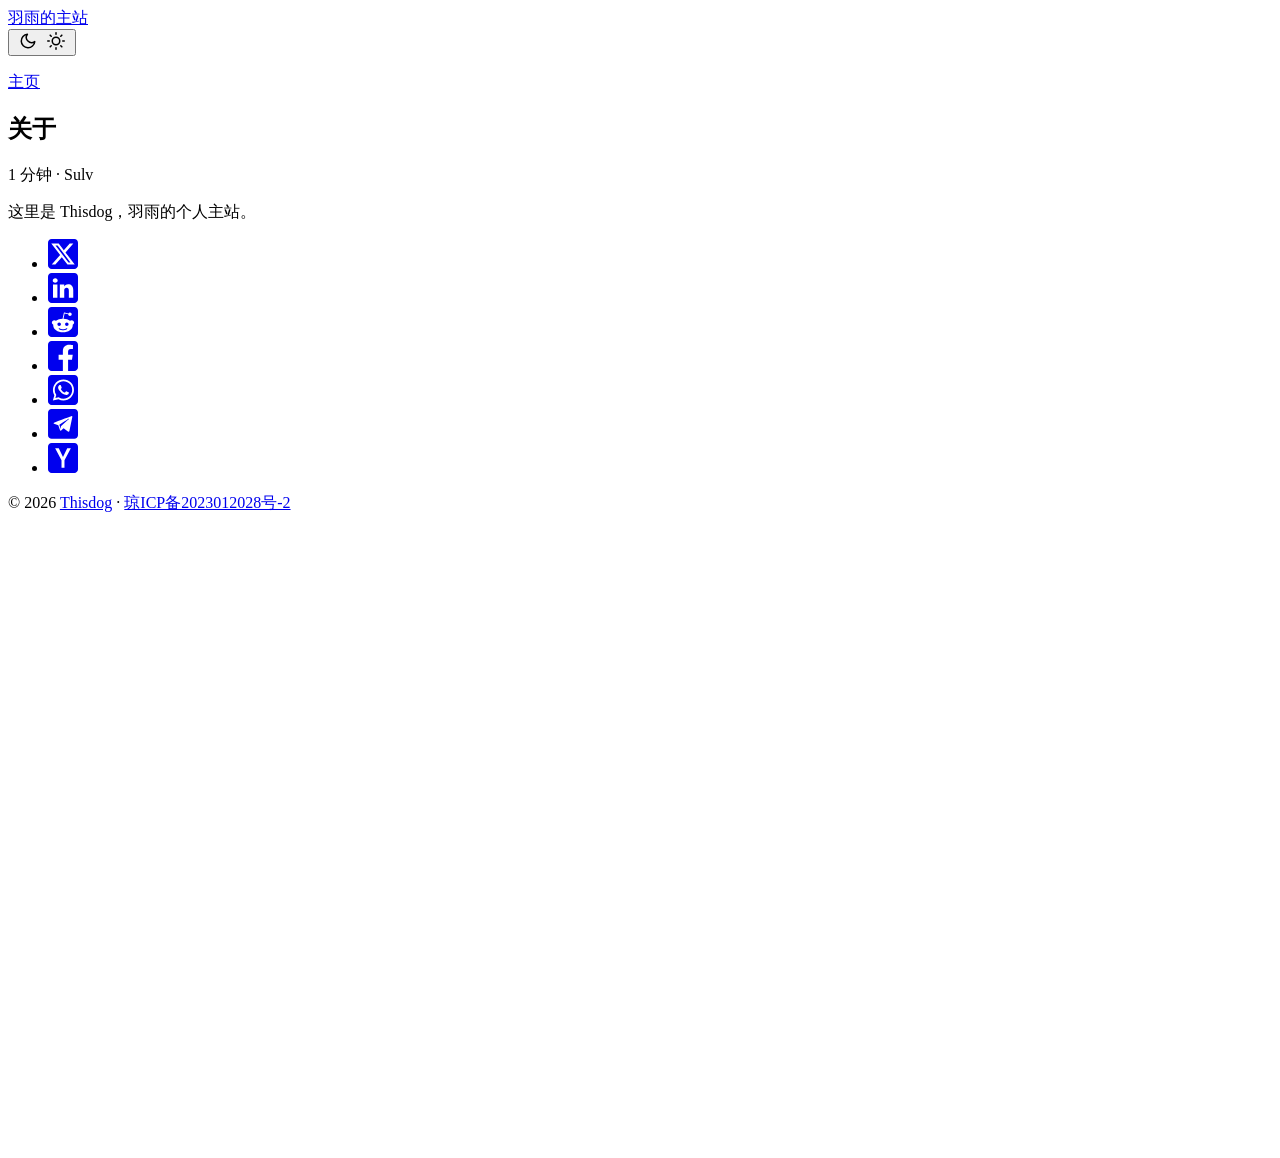
==== about/index.html @ 790664a9 "Initial site files" ====
<!doctype html><html lang=zh dir=auto><head><meta charset=utf-8><meta http-equiv=X-UA-Compatible content="IE=edge"><meta name=viewport content="width=device-width,initial-scale=1,shrink-to-fit=no"><meta name=robots content="index, follow"><title>关于 | Thisdog</title><meta name=keywords content><meta name=description content="关于 Thisdog"><meta name=author content="Sulv"><link rel=canonical href=https://thisdog.cn/about/><link crossorigin=anonymous href=/assets/css/stylesheet.fc220c15db4aef0318bbf30adc45d33d4d7c88deff3238b23eb255afdc472ca6.css integrity="sha256-/CIMFdtK7wMYu/MK3EXTPU18iN7/MjiyPrJVr9xHLKY=" rel="preload stylesheet" as=style><link rel=icon href=https://thisdog.cn/img/Q.gif><link rel=icon type=image/png sizes=16x16 href=https://thisdog.cn/img/Q.gif><link rel=icon type=image/png sizes=32x32 href=https://thisdog.cn/img/Q.gif><link rel=apple-touch-icon href=https://thisdog.cn/img/Q.gif><link rel=mask-icon href=https://thisdog.cn/img/Q.gif><meta name=theme-color content="#2e2e33"><meta name=msapplication-TileColor content="#2e2e33"><link rel=alternate hreflang=zh href=https://thisdog.cn/about/><noscript><style>#theme-toggle,.top-link{display:none}</style><style>@media(prefers-color-scheme:dark){:root{--theme:rgb(29, 30, 32);--entry:rgb(46, 46, 51);--primary:rgb(218, 218, 219);--secondary:rgb(155, 156, 157);--tertiary:rgb(65, 66, 68);--content:rgb(196, 196, 197);--code-block-bg:rgb(46, 46, 51);--code-bg:rgb(55, 56, 62);--border:rgb(51, 51, 51)}.list{background:var(--theme)}.list:not(.dark)::-webkit-scrollbar-track{background:0 0}.list:not(.dark)::-webkit-scrollbar-thumb{border-color:var(--theme)}}</style></noscript><meta property="og:title" content="关于"><meta property="og:description" content="关于 Thisdog"><meta property="og:type" content="article"><meta property="og:url" content="https://thisdog.cn/about/"><meta property="article:section" content><meta name=twitter:card content="summary"><meta name=twitter:title content="关于"><meta name=twitter:description content="关于 Thisdog"><script type=application/ld+json>{"@context":"https://schema.org","@type":"BreadcrumbList","itemListElement":[{"@type":"ListItem","position":1,"name":"关于","item":"https://thisdog.cn/about/"}]}</script><script type=application/ld+json>{"@context":"https://schema.org","@type":"BlogPosting","headline":"关于","name":"关于","description":"关于 Thisdog","keywords":[],"articleBody":"这里是 Thisdog，羽雨的个人主站。\n","wordCount":"19","inLanguage":"zh","datePublished":"0001-01-01T00:00:00Z","dateModified":"0001-01-01T00:00:00Z","author":{"@type":"Person","name":"Sulv"},"mainEntityOfPage":{"@type":"WebPage","@id":"https://thisdog.cn/about/"},"publisher":{"@type":"Organization","name":"Thisdog","logo":{"@type":"ImageObject","url":"https://thisdog.cn/img/Q.gif"}}}</script></head><body id=top><script>localStorage.getItem("pref-theme")==="dark"?document.body.classList.add("dark"):localStorage.getItem("pref-theme")==="light"?document.body.classList.remove("dark"):window.matchMedia("(prefers-color-scheme: dark)").matches&&document.body.classList.add("dark")</script><header class=header><nav class=nav><div class=logo><a href=https://thisdog.cn/ accesskey=h title="羽雨的主站 (Alt + H)"><img src=https://thisdog.cn/img/Q.gif alt aria-label=logo height=35>羽雨的主站</a><div class=logo-switches><button id=theme-toggle accesskey=t title="(Alt + T)">
<svg id="moon" width="24" height="18" viewBox="0 0 24 24" fill="none" stroke="currentColor" stroke-width="2" stroke-linecap="round" stroke-linejoin="round"><path d="M21 12.79A9 9 0 1111.21 3 7 7 0 0021 12.79z"/></svg>
<svg id="sun" width="24" height="18" viewBox="0 0 24 24" fill="none" stroke="currentColor" stroke-width="2" stroke-linecap="round" stroke-linejoin="round"><circle cx="12" cy="12" r="5"/><line x1="12" y1="1" x2="12" y2="3"/><line x1="12" y1="21" x2="12" y2="23"/><line x1="4.22" y1="4.22" x2="5.64" y2="5.64"/><line x1="18.36" y1="18.36" x2="19.78" y2="19.78"/><line x1="1" y1="12" x2="3" y2="12"/><line x1="21" y1="12" x2="23" y2="12"/><line x1="4.22" y1="19.78" x2="5.64" y2="18.36"/><line x1="18.36" y1="5.64" x2="19.78" y2="4.22"/></svg></button></div></div><ul id=menu></ul></nav></header><main class=main><article class=post-single><header class=post-header><div class=breadcrumbs><a href=https://thisdog.cn/>主页</a></div><h1 class="post-title entry-hint-parent">关于</h1><div class=post-meta>1 分钟&nbsp;·&nbsp;Sulv</div></header><div class=post-content><p>这里是 Thisdog，羽雨的个人主站。</p></div><footer class=post-footer><ul class=post-tags></ul><ul class=share-buttons><li><a target=_blank rel="noopener noreferrer" aria-label="share 关于 on x" href="https://x.com/intent/tweet/?text=%e5%85%b3%e4%ba%8e&amp;url=https%3a%2f%2fthisdog.cn%2fabout%2f&amp;hashtags="><svg viewBox="0 0 512 512" height="30" width="30" fill="currentColor"><path d="M512 62.554V449.446C512 483.97 483.97 512 449.446 512H62.554C28.03 512 0 483.97.0 449.446V62.554C0 28.03 28.029.0 62.554.0H449.446C483.971.0 512 28.03 512 62.554zM269.951 190.75 182.567 75.216H56L207.216 272.95 63.9 436.783h61.366L235.9 310.383l96.667 126.4H456L298.367 228.367l134-153.151H371.033zM127.633 110h36.468l219.38 290.065H349.5z"/></svg></a></li><li><a target=_blank rel="noopener noreferrer" aria-label="share 关于 on linkedin" href="https://www.linkedin.com/shareArticle?mini=true&amp;url=https%3a%2f%2fthisdog.cn%2fabout%2f&amp;title=%e5%85%b3%e4%ba%8e&amp;summary=%e5%85%b3%e4%ba%8e&amp;source=https%3a%2f%2fthisdog.cn%2fabout%2f"><svg viewBox="0 0 512 512" height="30" width="30" fill="currentColor"><path d="M449.446.0C483.971.0 512 28.03 512 62.554v386.892C512 483.97 483.97 512 449.446 512H62.554c-34.524.0-62.554-28.03-62.554-62.554V62.554c0-34.524 28.029-62.554 62.554-62.554h386.892zM160.461 423.278V197.561h-75.04v225.717h75.04zm270.539.0V293.839c0-69.333-37.018-101.586-86.381-101.586-39.804.0-57.634 21.891-67.617 37.266v-31.958h-75.021c.995 21.181.0 225.717.0 225.717h75.02V297.222c0-6.748.486-13.492 2.474-18.315 5.414-13.475 17.767-27.434 38.494-27.434 27.135.0 38.007 20.707 38.007 51.037v120.768H431zM123.448 88.722C97.774 88.722 81 105.601 81 127.724c0 21.658 16.264 39.002 41.455 39.002h.484c26.165.0 42.452-17.344 42.452-39.002-.485-22.092-16.241-38.954-41.943-39.002z"/></svg></a></li><li><a target=_blank rel="noopener noreferrer" aria-label="share 关于 on reddit" href="https://reddit.com/submit?url=https%3a%2f%2fthisdog.cn%2fabout%2f&title=%e5%85%b3%e4%ba%8e"><svg viewBox="0 0 512 512" height="30" width="30" fill="currentColor"><path d="M449.446.0C483.971.0 512 28.03 512 62.554v386.892C512 483.97 483.97 512 449.446 512H62.554c-34.524.0-62.554-28.03-62.554-62.554V62.554c0-34.524 28.029-62.554 62.554-62.554h386.892zM446 265.638c0-22.964-18.616-41.58-41.58-41.58-11.211.0-21.361 4.457-28.841 11.666-28.424-20.508-67.586-33.757-111.204-35.278l18.941-89.121 61.884 13.157c.756 15.734 13.642 28.29 29.56 28.29 16.407.0 29.706-13.299 29.706-29.701.0-16.403-13.299-29.702-29.706-29.702-11.666.0-21.657 6.792-26.515 16.578l-69.105-14.69c-1.922-.418-3.939-.042-5.585 1.036-1.658 1.073-2.811 2.761-3.224 4.686l-21.152 99.438c-44.258 1.228-84.046 14.494-112.837 35.232-7.468-7.164-17.589-11.591-28.757-11.591-22.965.0-41.585 18.616-41.585 41.58.0 16.896 10.095 31.41 24.568 37.918-.639 4.135-.99 8.328-.99 12.576.0 63.977 74.469 115.836 166.33 115.836s166.334-51.859 166.334-115.836c0-4.218-.347-8.387-.977-12.493 14.564-6.47 24.735-21.034 24.735-38.001zM326.526 373.831c-20.27 20.241-59.115 21.816-70.534 21.816-11.428.0-50.277-1.575-70.522-21.82-3.007-3.008-3.007-7.882.0-10.889 3.003-2.999 7.882-3.003 10.885.0 12.777 12.781 40.11 17.317 59.637 17.317 19.522.0 46.86-4.536 59.657-17.321 3.016-2.999 7.886-2.995 10.885.008 3.008 3.011 3.003 7.882-.008 10.889zm-5.23-48.781c-16.373.0-29.701-13.324-29.701-29.698.0-16.381 13.328-29.714 29.701-29.714 16.378.0 29.706 13.333 29.706 29.714.0 16.374-13.328 29.698-29.706 29.698zM160.91 295.348c0-16.381 13.328-29.71 29.714-29.71 16.369.0 29.689 13.329 29.689 29.71.0 16.373-13.32 29.693-29.689 29.693-16.386.0-29.714-13.32-29.714-29.693z"/></svg></a></li><li><a target=_blank rel="noopener noreferrer" aria-label="share 关于 on facebook" href="https://facebook.com/sharer/sharer.php?u=https%3a%2f%2fthisdog.cn%2fabout%2f"><svg viewBox="0 0 512 512" height="30" width="30" fill="currentColor"><path d="M449.446.0C483.971.0 512 28.03 512 62.554v386.892C512 483.97 483.97 512 449.446 512H342.978V319.085h66.6l12.672-82.621h-79.272v-53.617c0-22.603 11.073-44.636 46.58-44.636H425.6v-70.34s-32.71-5.582-63.982-5.582c-65.288.0-107.96 39.569-107.96 111.204v62.971h-72.573v82.621h72.573V512h-191.104c-34.524.0-62.554-28.03-62.554-62.554V62.554c0-34.524 28.029-62.554 62.554-62.554h386.892z"/></svg></a></li><li><a target=_blank rel="noopener noreferrer" aria-label="share 关于 on whatsapp" href="https://api.whatsapp.com/send?text=%e5%85%b3%e4%ba%8e%20-%20https%3a%2f%2fthisdog.cn%2fabout%2f"><svg viewBox="0 0 512 512" height="30" width="30" fill="currentColor"><path d="M449.446.0C483.971.0 512 28.03 512 62.554v386.892C512 483.97 483.97 512 449.446 512H62.554c-34.524.0-62.554-28.03-62.554-62.554V62.554c0-34.524 28.029-62.554 62.554-62.554h386.892zm-58.673 127.703c-33.842-33.881-78.847-52.548-126.798-52.568-98.799.0-179.21 80.405-179.249 179.234-.013 31.593 8.241 62.428 23.927 89.612l-25.429 92.884 95.021-24.925c26.181 14.28 55.659 21.807 85.658 21.816h.074c98.789.0 179.206-80.413 179.247-179.243.018-47.895-18.61-92.93-52.451-126.81zM263.976 403.485h-.06c-26.734-.01-52.954-7.193-75.828-20.767l-5.441-3.229-56.386 14.792 15.05-54.977-3.542-5.637c-14.913-23.72-22.791-51.136-22.779-79.287.033-82.142 66.867-148.971 149.046-148.971 39.793.014 77.199 15.531 105.329 43.692 28.128 28.16 43.609 65.592 43.594 105.4-.034 82.149-66.866 148.983-148.983 148.984zm81.721-111.581c-4.479-2.242-26.499-13.075-30.604-14.571-4.105-1.495-7.091-2.241-10.077 2.241-2.986 4.483-11.569 14.572-14.182 17.562-2.612 2.988-5.225 3.364-9.703 1.12-4.479-2.241-18.91-6.97-36.017-22.23C231.8 264.15 222.81 249.484 220.198 245s-.279-6.908 1.963-9.14c2.016-2.007 4.48-5.232 6.719-7.847 2.24-2.615 2.986-4.484 4.479-7.472 1.493-2.99.747-5.604-.374-7.846-1.119-2.241-10.077-24.288-13.809-33.256-3.635-8.733-7.327-7.55-10.077-7.688-2.609-.13-5.598-.158-8.583-.158-2.986.0-7.839 1.121-11.944 5.604-4.105 4.484-15.675 15.32-15.675 37.364.0 22.046 16.048 43.342 18.287 46.332 2.24 2.99 31.582 48.227 76.511 67.627 10.685 4.615 19.028 7.371 25.533 9.434 10.728 3.41 20.492 2.929 28.209 1.775 8.605-1.285 26.499-10.833 30.231-21.295 3.732-10.464 3.732-19.431 2.612-21.298-1.119-1.869-4.105-2.99-8.583-5.232z"/></svg></a></li><li><a target=_blank rel="noopener noreferrer" aria-label="share 关于 on telegram" href="https://telegram.me/share/url?text=%e5%85%b3%e4%ba%8e&amp;url=https%3a%2f%2fthisdog.cn%2fabout%2f"><svg viewBox="2 2 28 28" height="30" width="30" fill="currentColor"><path d="M26.49 29.86H5.5a3.37 3.37.0 01-2.47-1 3.35 3.35.0 01-1-2.47V5.48A3.36 3.36.0 013 3 3.37 3.37.0 015.5 2h21A3.38 3.38.0 0129 3a3.36 3.36.0 011 2.46V26.37a3.35 3.35.0 01-1 2.47 3.38 3.38.0 01-2.51 1.02zm-5.38-6.71a.79.79.0 00.85-.66L24.73 9.24a.55.55.0 00-.18-.46.62.62.0 00-.41-.17q-.08.0-16.53 6.11a.59.59.0 00-.41.59.57.57.0 00.43.52l4 1.24 1.61 4.83a.62.62.0 00.63.43.56.56.0 00.4-.17L16.54 20l4.09 3A.9.9.0 0021.11 23.15zM13.8 20.71l-1.21-4q8.72-5.55 8.78-5.55c.15.0.23.0.23.16a.18.18.0 010 .06s-2.51 2.3-7.52 6.8z"/></svg></a></li><li><a target=_blank rel="noopener noreferrer" aria-label="share 关于 on ycombinator" href="https://news.ycombinator.com/submitlink?t=%e5%85%b3%e4%ba%8e&u=https%3a%2f%2fthisdog.cn%2fabout%2f"><svg width="30" height="30" viewBox="0 0 512 512" fill="currentColor"><path d="M449.446.0C483.971.0 512 28.03 512 62.554V449.446C512 483.97 483.97 512 449.446 512H62.554C28.03 512 0 483.97.0 449.446V62.554C0 28.03 28.029.0 62.554.0H449.446zM183.8767 87.9921h-62.034L230.6673 292.4508V424.0079h50.6655V292.4508L390.1575 87.9921H328.1233L256 238.2489z"/></svg></a></li></ul></footer></article></main><footer class=footer><span>&copy; 2026 <a href=https://thisdog.cn/>Thisdog</a></span> ·
<span><a href=https://beian.miit.gov.cn/ rel="noopener noreferrer" target=_blank>琼ICP备2023012028号-2</a></span></footer><a href=#top aria-label="go to top" title="Go to Top (Alt + G)" class=top-link id=top-link accesskey=g><svg viewBox="0 0 12 6" fill="currentColor"><path d="M12 6H0l6-6z"/></svg>
</a><script>let menu=document.getElementById("menu");menu&&(menu.scrollLeft=localStorage.getItem("menu-scroll-position"),menu.onscroll=function(){localStorage.setItem("menu-scroll-position",menu.scrollLeft)}),document.querySelectorAll('a[href^="#"]').forEach(e=>{e.addEventListener("click",function(e){e.preventDefault();var t=this.getAttribute("href").substr(1);window.matchMedia("(prefers-reduced-motion: reduce)").matches?document.querySelector(`[id='${decodeURIComponent(t)}']`).scrollIntoView():document.querySelector(`[id='${decodeURIComponent(t)}']`).scrollIntoView({behavior:"smooth"}),t==="top"?history.replaceState(null,null," "):history.pushState(null,null,`#${t}`)})})</script><script>var mybutton=document.getElementById("top-link");window.onscroll=function(){document.body.scrollTop>800||document.documentElement.scrollTop>800?(mybutton.style.visibility="visible",mybutton.style.opacity="1"):(mybutton.style.visibility="hidden",mybutton.style.opacity="0")}</script><script>document.getElementById("theme-toggle").addEventListener("click",()=>{document.body.className.includes("dark")?(document.body.classList.remove("dark"),localStorage.setItem("pref-theme","light")):(document.body.classList.add("dark"),localStorage.setItem("pref-theme","dark"))})</script><script>document.querySelectorAll("pre > code").forEach(e=>{const n=e.parentNode.parentNode,t=document.createElement("button");t.classList.add("copy-code"),t.innerHTML="复制";function s(){t.innerHTML="已复制！",setTimeout(()=>{t.innerHTML="复制"},2e3)}t.addEventListener("click",t=>{if("clipboard"in navigator){navigator.clipboard.writeText(e.textContent),s();return}const n=document.createRange();n.selectNodeContents(e);const o=window.getSelection();o.removeAllRanges(),o.addRange(n);try{document.execCommand("copy"),s()}catch{}o.removeRange(n)}),n.classList.contains("highlight")?n.appendChild(t):n.parentNode.firstChild==n||(e.parentNode.parentNode.parentNode.parentNode.parentNode.nodeName=="TABLE"?e.parentNode.parentNode.parentNode.parentNode.parentNode.appendChild(t):e.parentNode.appendChild(t))})</script></body></html>
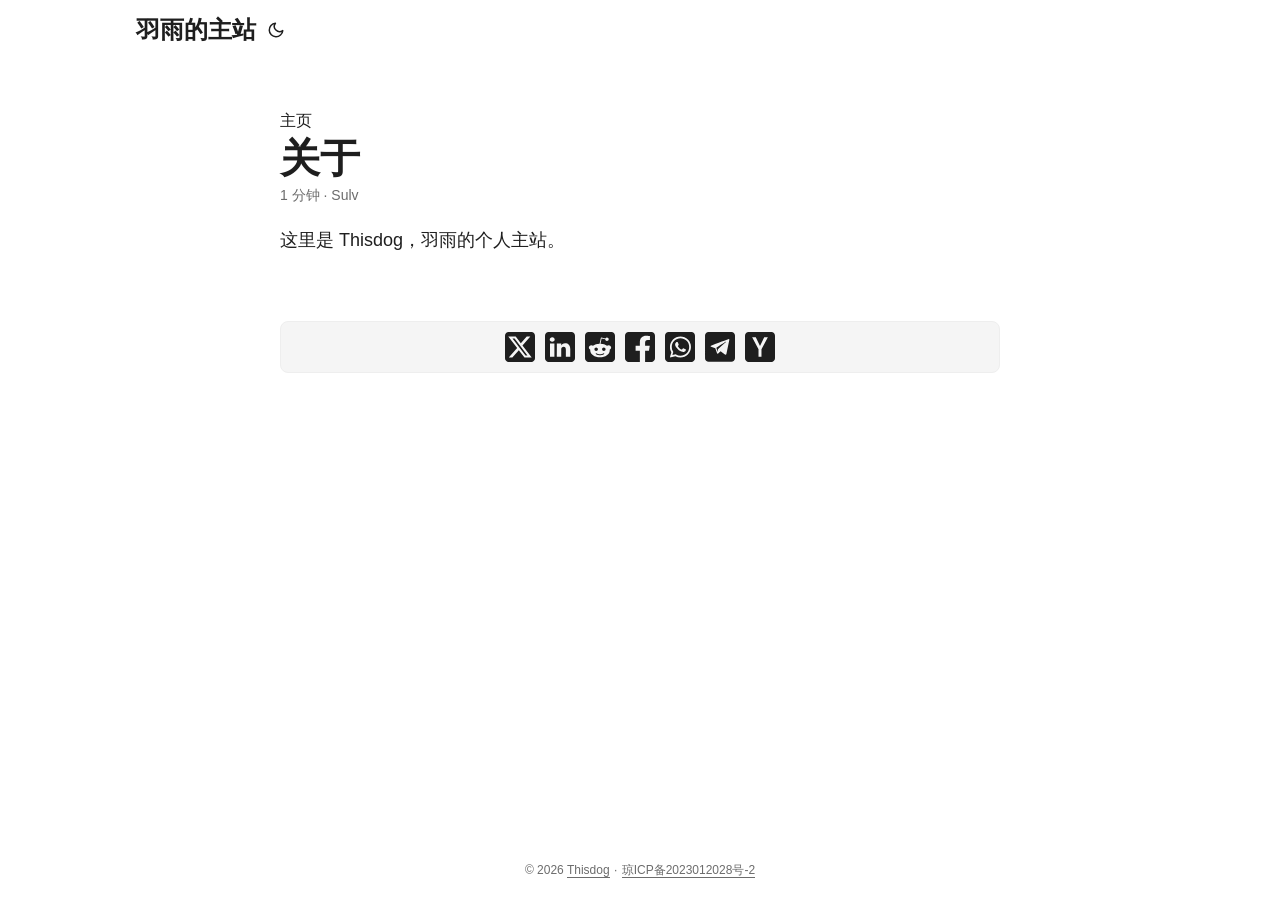
==== commit 55d2940c: "Update generated site files" ====
--- a/about/index.html
+++ b/about/index.html
@@ -1,4 +1,4 @@
-<!doctype html><html lang=zh dir=auto><head><meta charset=utf-8><meta http-equiv=X-UA-Compatible content="IE=edge"><meta name=viewport content="width=device-width,initial-scale=1,shrink-to-fit=no"><meta name=robots content="index, follow"><title>关于 | Thisdog</title><meta name=keywords content><meta name=description content="关于 Thisdog"><meta name=author content="Sulv"><link rel=canonical href=https://thisdog.cn/about/><link crossorigin=anonymous href=/assets/css/stylesheet.fc220c15db4aef0318bbf30adc45d33d4d7c88deff3238b23eb255afdc472ca6.css integrity="sha256-/CIMFdtK7wMYu/MK3EXTPU18iN7/MjiyPrJVr9xHLKY=" rel="preload stylesheet" as=style><link rel=icon href=https://thisdog.cn/img/Q.gif><link rel=icon type=image/png sizes=16x16 href=https://thisdog.cn/img/Q.gif><link rel=icon type=image/png sizes=32x32 href=https://thisdog.cn/img/Q.gif><link rel=apple-touch-icon href=https://thisdog.cn/img/Q.gif><link rel=mask-icon href=https://thisdog.cn/img/Q.gif><meta name=theme-color content="#2e2e33"><meta name=msapplication-TileColor content="#2e2e33"><link rel=alternate hreflang=zh href=https://thisdog.cn/about/><noscript><style>#theme-toggle,.top-link{display:none}</style><style>@media(prefers-color-scheme:dark){:root{--theme:rgb(29, 30, 32);--entry:rgb(46, 46, 51);--primary:rgb(218, 218, 219);--secondary:rgb(155, 156, 157);--tertiary:rgb(65, 66, 68);--content:rgb(196, 196, 197);--code-block-bg:rgb(46, 46, 51);--code-bg:rgb(55, 56, 62);--border:rgb(51, 51, 51)}.list{background:var(--theme)}.list:not(.dark)::-webkit-scrollbar-track{background:0 0}.list:not(.dark)::-webkit-scrollbar-thumb{border-color:var(--theme)}}</style></noscript><meta property="og:title" content="关于"><meta property="og:description" content="关于 Thisdog"><meta property="og:type" content="article"><meta property="og:url" content="https://thisdog.cn/about/"><meta property="article:section" content><meta name=twitter:card content="summary"><meta name=twitter:title content="关于"><meta name=twitter:description content="关于 Thisdog"><script type=application/ld+json>{"@context":"https://schema.org","@type":"BreadcrumbList","itemListElement":[{"@type":"ListItem","position":1,"name":"关于","item":"https://thisdog.cn/about/"}]}</script><script type=application/ld+json>{"@context":"https://schema.org","@type":"BlogPosting","headline":"关于","name":"关于","description":"关于 Thisdog","keywords":[],"articleBody":"这里是 Thisdog，羽雨的个人主站。\n","wordCount":"19","inLanguage":"zh","datePublished":"0001-01-01T00:00:00Z","dateModified":"0001-01-01T00:00:00Z","author":{"@type":"Person","name":"Sulv"},"mainEntityOfPage":{"@type":"WebPage","@id":"https://thisdog.cn/about/"},"publisher":{"@type":"Organization","name":"Thisdog","logo":{"@type":"ImageObject","url":"https://thisdog.cn/img/Q.gif"}}}</script></head><body id=top><script>localStorage.getItem("pref-theme")==="dark"?document.body.classList.add("dark"):localStorage.getItem("pref-theme")==="light"?document.body.classList.remove("dark"):window.matchMedia("(prefers-color-scheme: dark)").matches&&document.body.classList.add("dark")</script><header class=header><nav class=nav><div class=logo><a href=https://thisdog.cn/ accesskey=h title="羽雨的主站 (Alt + H)"><img src=https://thisdog.cn/img/Q.gif alt aria-label=logo height=35>羽雨的主站</a><div class=logo-switches><button id=theme-toggle accesskey=t title="(Alt + T)">
+<!doctype html><html lang=zh dir=auto><head><meta charset=utf-8><meta http-equiv=X-UA-Compatible content="IE=edge"><meta name=viewport content="width=device-width,initial-scale=1,shrink-to-fit=no"><meta name=robots content="index, follow"><title>关于 | Thisdog</title><meta name=keywords content><meta name=description content="关于 Thisdog"><meta name=author content="Sulv"><link rel=canonical href=https://thisdog.cn/about/><link crossorigin=anonymous href=/assets/css/stylesheet.6ad59631f6c2768a4592d27068d54364d637cac5c853d949b7849073cb1aa97d.css integrity="sha256-atWWMfbCdopFktJwaNVDZNY3ysXIU9lJt4SQc8saqX0=" rel="preload stylesheet" as=style><link rel=icon href=https://thisdog.cn/img/Q.gif><link rel=icon type=image/png sizes=16x16 href=https://thisdog.cn/img/Q.gif><link rel=icon type=image/png sizes=32x32 href=https://thisdog.cn/img/Q.gif><link rel=apple-touch-icon href=https://thisdog.cn/img/Q.gif><link rel=mask-icon href=https://thisdog.cn/img/Q.gif><meta name=theme-color content="#2e2e33"><meta name=msapplication-TileColor content="#2e2e33"><link rel=alternate hreflang=zh href=https://thisdog.cn/about/><noscript><style>#theme-toggle,.top-link{display:none}</style><style>@media(prefers-color-scheme:dark){:root{--theme:rgb(29, 30, 32);--entry:rgb(46, 46, 51);--primary:rgb(218, 218, 219);--secondary:rgb(155, 156, 157);--tertiary:rgb(65, 66, 68);--content:rgb(196, 196, 197);--code-block-bg:rgb(46, 46, 51);--code-bg:rgb(55, 56, 62);--border:rgb(51, 51, 51)}.list{background:var(--theme)}.list:not(.dark)::-webkit-scrollbar-track{background:0 0}.list:not(.dark)::-webkit-scrollbar-thumb{border-color:var(--theme)}}</style></noscript><meta property="og:title" content="关于"><meta property="og:description" content="关于 Thisdog"><meta property="og:type" content="article"><meta property="og:url" content="https://thisdog.cn/about/"><meta property="article:section" content><meta name=twitter:card content="summary"><meta name=twitter:title content="关于"><meta name=twitter:description content="关于 Thisdog"><script type=application/ld+json>{"@context":"https://schema.org","@type":"BreadcrumbList","itemListElement":[{"@type":"ListItem","position":1,"name":"关于","item":"https://thisdog.cn/about/"}]}</script><script type=application/ld+json>{"@context":"https://schema.org","@type":"BlogPosting","headline":"关于","name":"关于","description":"关于 Thisdog","keywords":[],"articleBody":"这里是 Thisdog，羽雨的个人主站。\n","wordCount":"19","inLanguage":"zh","datePublished":"0001-01-01T00:00:00Z","dateModified":"0001-01-01T00:00:00Z","author":{"@type":"Person","name":"Sulv"},"mainEntityOfPage":{"@type":"WebPage","@id":"https://thisdog.cn/about/"},"publisher":{"@type":"Organization","name":"Thisdog","logo":{"@type":"ImageObject","url":"https://thisdog.cn/img/Q.gif"}}}</script></head><body id=top><script>localStorage.getItem("pref-theme")==="dark"?document.body.classList.add("dark"):localStorage.getItem("pref-theme")==="light"?document.body.classList.remove("dark"):window.matchMedia("(prefers-color-scheme: dark)").matches&&document.body.classList.add("dark")</script><header class=header><nav class=nav><div class=logo><a href=https://thisdog.cn/ accesskey=h title="羽雨的主站 (Alt + H)"><img src=https://thisdog.cn/img/Q.gif alt aria-label=logo height=35>羽雨的主站</a><div class=logo-switches><button id=theme-toggle accesskey=t title="(Alt + T)">
 <svg id="moon" width="24" height="18" viewBox="0 0 24 24" fill="none" stroke="currentColor" stroke-width="2" stroke-linecap="round" stroke-linejoin="round"><path d="M21 12.79A9 9 0 1111.21 3 7 7 0 0021 12.79z"/></svg>
 <svg id="sun" width="24" height="18" viewBox="0 0 24 24" fill="none" stroke="currentColor" stroke-width="2" stroke-linecap="round" stroke-linejoin="round"><circle cx="12" cy="12" r="5"/><line x1="12" y1="1" x2="12" y2="3"/><line x1="12" y1="21" x2="12" y2="23"/><line x1="4.22" y1="4.22" x2="5.64" y2="5.64"/><line x1="18.36" y1="18.36" x2="19.78" y2="19.78"/><line x1="1" y1="12" x2="3" y2="12"/><line x1="21" y1="12" x2="23" y2="12"/><line x1="4.22" y1="19.78" x2="5.64" y2="18.36"/><line x1="18.36" y1="5.64" x2="19.78" y2="4.22"/></svg></button></div></div><ul id=menu></ul></nav></header><main class=main><article class=post-single><header class=post-header><div class=breadcrumbs><a href=https://thisdog.cn/>主页</a></div><h1 class="post-title entry-hint-parent">关于</h1><div class=post-meta>1 分钟&nbsp;·&nbsp;Sulv</div></header><div class=post-content><p>这里是 Thisdog，羽雨的个人主站。</p></div><footer class=post-footer><ul class=post-tags></ul><ul class=share-buttons><li><a target=_blank rel="noopener noreferrer" aria-label="share 关于 on x" href="https://x.com/intent/tweet/?text=%e5%85%b3%e4%ba%8e&amp;url=https%3a%2f%2fthisdog.cn%2fabout%2f&amp;hashtags="><svg viewBox="0 0 512 512" height="30" width="30" fill="currentColor"><path d="M512 62.554V449.446C512 483.97 483.97 512 449.446 512H62.554C28.03 512 0 483.97.0 449.446V62.554C0 28.03 28.029.0 62.554.0H449.446C483.971.0 512 28.03 512 62.554zM269.951 190.75 182.567 75.216H56L207.216 272.95 63.9 436.783h61.366L235.9 310.383l96.667 126.4H456L298.367 228.367l134-153.151H371.033zM127.633 110h36.468l219.38 290.065H349.5z"/></svg></a></li><li><a target=_blank rel="noopener noreferrer" aria-label="share 关于 on linkedin" href="https://www.linkedin.com/shareArticle?mini=true&amp;url=https%3a%2f%2fthisdog.cn%2fabout%2f&amp;title=%e5%85%b3%e4%ba%8e&amp;summary=%e5%85%b3%e4%ba%8e&amp;source=https%3a%2f%2fthisdog.cn%2fabout%2f"><svg viewBox="0 0 512 512" height="30" width="30" fill="currentColor"><path d="M449.446.0C483.971.0 512 28.03 512 62.554v386.892C512 483.97 483.97 512 449.446 512H62.554c-34.524.0-62.554-28.03-62.554-62.554V62.554c0-34.524 28.029-62.554 62.554-62.554h386.892zM160.461 423.278V197.561h-75.04v225.717h75.04zm270.539.0V293.839c0-69.333-37.018-101.586-86.381-101.586-39.804.0-57.634 21.891-67.617 37.266v-31.958h-75.021c.995 21.181.0 225.717.0 225.717h75.02V297.222c0-6.748.486-13.492 2.474-18.315 5.414-13.475 17.767-27.434 38.494-27.434 27.135.0 38.007 20.707 38.007 51.037v120.768H431zM123.448 88.722C97.774 88.722 81 105.601 81 127.724c0 21.658 16.264 39.002 41.455 39.002h.484c26.165.0 42.452-17.344 42.452-39.002-.485-22.092-16.241-38.954-41.943-39.002z"/></svg></a></li><li><a target=_blank rel="noopener noreferrer" aria-label="share 关于 on reddit" href="https://reddit.com/submit?url=https%3a%2f%2fthisdog.cn%2fabout%2f&title=%e5%85%b3%e4%ba%8e"><svg viewBox="0 0 512 512" height="30" width="30" fill="currentColor"><path d="M449.446.0C483.971.0 512 28.03 512 62.554v386.892C512 483.97 483.97 512 449.446 512H62.554c-34.524.0-62.554-28.03-62.554-62.554V62.554c0-34.524 28.029-62.554 62.554-62.554h386.892zM446 265.638c0-22.964-18.616-41.58-41.58-41.58-11.211.0-21.361 4.457-28.841 11.666-28.424-20.508-67.586-33.757-111.204-35.278l18.941-89.121 61.884 13.157c.756 15.734 13.642 28.29 29.56 28.29 16.407.0 29.706-13.299 29.706-29.701.0-16.403-13.299-29.702-29.706-29.702-11.666.0-21.657 6.792-26.515 16.578l-69.105-14.69c-1.922-.418-3.939-.042-5.585 1.036-1.658 1.073-2.811 2.761-3.224 4.686l-21.152 99.438c-44.258 1.228-84.046 14.494-112.837 35.232-7.468-7.164-17.589-11.591-28.757-11.591-22.965.0-41.585 18.616-41.585 41.58.0 16.896 10.095 31.41 24.568 37.918-.639 4.135-.99 8.328-.99 12.576.0 63.977 74.469 115.836 166.33 115.836s166.334-51.859 166.334-115.836c0-4.218-.347-8.387-.977-12.493 14.564-6.47 24.735-21.034 24.735-38.001zM326.526 373.831c-20.27 20.241-59.115 21.816-70.534 21.816-11.428.0-50.277-1.575-70.522-21.82-3.007-3.008-3.007-7.882.0-10.889 3.003-2.999 7.882-3.003 10.885.0 12.777 12.781 40.11 17.317 59.637 17.317 19.522.0 46.86-4.536 59.657-17.321 3.016-2.999 7.886-2.995 10.885.008 3.008 3.011 3.003 7.882-.008 10.889zm-5.23-48.781c-16.373.0-29.701-13.324-29.701-29.698.0-16.381 13.328-29.714 29.701-29.714 16.378.0 29.706 13.333 29.706 29.714.0 16.374-13.328 29.698-29.706 29.698zM160.91 295.348c0-16.381 13.328-29.71 29.714-29.71 16.369.0 29.689 13.329 29.689 29.71.0 16.373-13.32 29.693-29.689 29.693-16.386.0-29.714-13.32-29.714-29.693z"/></svg></a></li><li><a target=_blank rel="noopener noreferrer" aria-label="share 关于 on facebook" href="https://facebook.com/sharer/sharer.php?u=https%3a%2f%2fthisdog.cn%2fabout%2f"><svg viewBox="0 0 512 512" height="30" width="30" fill="currentColor"><path d="M449.446.0C483.971.0 512 28.03 512 62.554v386.892C512 483.97 483.97 512 449.446 512H342.978V319.085h66.6l12.672-82.621h-79.272v-53.617c0-22.603 11.073-44.636 46.58-44.636H425.6v-70.34s-32.71-5.582-63.982-5.582c-65.288.0-107.96 39.569-107.96 111.204v62.971h-72.573v82.621h72.573V512h-191.104c-34.524.0-62.554-28.03-62.554-62.554V62.554c0-34.524 28.029-62.554 62.554-62.554h386.892z"/></svg></a></li><li><a target=_blank rel="noopener noreferrer" aria-label="share 关于 on whatsapp" href="https://api.whatsapp.com/send?text=%e5%85%b3%e4%ba%8e%20-%20https%3a%2f%2fthisdog.cn%2fabout%2f"><svg viewBox="0 0 512 512" height="30" width="30" fill="currentColor"><path d="M449.446.0C483.971.0 512 28.03 512 62.554v386.892C512 483.97 483.97 512 449.446 512H62.554c-34.524.0-62.554-28.03-62.554-62.554V62.554c0-34.524 28.029-62.554 62.554-62.554h386.892zm-58.673 127.703c-33.842-33.881-78.847-52.548-126.798-52.568-98.799.0-179.21 80.405-179.249 179.234-.013 31.593 8.241 62.428 23.927 89.612l-25.429 92.884 95.021-24.925c26.181 14.28 55.659 21.807 85.658 21.816h.074c98.789.0 179.206-80.413 179.247-179.243.018-47.895-18.61-92.93-52.451-126.81zM263.976 403.485h-.06c-26.734-.01-52.954-7.193-75.828-20.767l-5.441-3.229-56.386 14.792 15.05-54.977-3.542-5.637c-14.913-23.72-22.791-51.136-22.779-79.287.033-82.142 66.867-148.971 149.046-148.971 39.793.014 77.199 15.531 105.329 43.692 28.128 28.16 43.609 65.592 43.594 105.4-.034 82.149-66.866 148.983-148.983 148.984zm81.721-111.581c-4.479-2.242-26.499-13.075-30.604-14.571-4.105-1.495-7.091-2.241-10.077 2.241-2.986 4.483-11.569 14.572-14.182 17.562-2.612 2.988-5.225 3.364-9.703 1.12-4.479-2.241-18.91-6.97-36.017-22.23C231.8 264.15 222.81 249.484 220.198 245s-.279-6.908 1.963-9.14c2.016-2.007 4.48-5.232 6.719-7.847 2.24-2.615 2.986-4.484 4.479-7.472 1.493-2.99.747-5.604-.374-7.846-1.119-2.241-10.077-24.288-13.809-33.256-3.635-8.733-7.327-7.55-10.077-7.688-2.609-.13-5.598-.158-8.583-.158-2.986.0-7.839 1.121-11.944 5.604-4.105 4.484-15.675 15.32-15.675 37.364.0 22.046 16.048 43.342 18.287 46.332 2.24 2.99 31.582 48.227 76.511 67.627 10.685 4.615 19.028 7.371 25.533 9.434 10.728 3.41 20.492 2.929 28.209 1.775 8.605-1.285 26.499-10.833 30.231-21.295 3.732-10.464 3.732-19.431 2.612-21.298-1.119-1.869-4.105-2.99-8.583-5.232z"/></svg></a></li><li><a target=_blank rel="noopener noreferrer" aria-label="share 关于 on telegram" href="https://telegram.me/share/url?text=%e5%85%b3%e4%ba%8e&amp;url=https%3a%2f%2fthisdog.cn%2fabout%2f"><svg viewBox="2 2 28 28" height="30" width="30" fill="currentColor"><path d="M26.49 29.86H5.5a3.37 3.37.0 01-2.47-1 3.35 3.35.0 01-1-2.47V5.48A3.36 3.36.0 013 3 3.37 3.37.0 015.5 2h21A3.38 3.38.0 0129 3a3.36 3.36.0 011 2.46V26.37a3.35 3.35.0 01-1 2.47 3.38 3.38.0 01-2.51 1.02zm-5.38-6.71a.79.79.0 00.85-.66L24.73 9.24a.55.55.0 00-.18-.46.62.62.0 00-.41-.17q-.08.0-16.53 6.11a.59.59.0 00-.41.59.57.57.0 00.43.52l4 1.24 1.61 4.83a.62.62.0 00.63.43.56.56.0 00.4-.17L16.54 20l4.09 3A.9.9.0 0021.11 23.15zM13.8 20.71l-1.21-4q8.72-5.55 8.78-5.55c.15.0.23.0.23.16a.18.18.0 010 .06s-2.51 2.3-7.52 6.8z"/></svg></a></li><li><a target=_blank rel="noopener noreferrer" aria-label="share 关于 on ycombinator" href="https://news.ycombinator.com/submitlink?t=%e5%85%b3%e4%ba%8e&u=https%3a%2f%2fthisdog.cn%2fabout%2f"><svg width="30" height="30" viewBox="0 0 512 512" fill="currentColor"><path d="M449.446.0C483.971.0 512 28.03 512 62.554V449.446C512 483.97 483.97 512 449.446 512H62.554C28.03 512 0 483.97.0 449.446V62.554C0 28.03 28.029.0 62.554.0H449.446zM183.8767 87.9921h-62.034L230.6673 292.4508V424.0079h50.6655V292.4508L390.1575 87.9921H328.1233L256 238.2489z"/></svg></a></li></ul></footer></article></main><footer class=footer><span>&copy; 2026 <a href=https://thisdog.cn/>Thisdog</a></span> ·
 <span><a href=https://beian.miit.gov.cn/ rel="noopener noreferrer" target=_blank>琼ICP备2023012028号-2</a></span></footer><a href=#top aria-label="go to top" title="Go to Top (Alt + G)" class=top-link id=top-link accesskey=g><svg viewBox="0 0 12 6" fill="currentColor"><path d="M12 6H0l6-6z"/></svg>
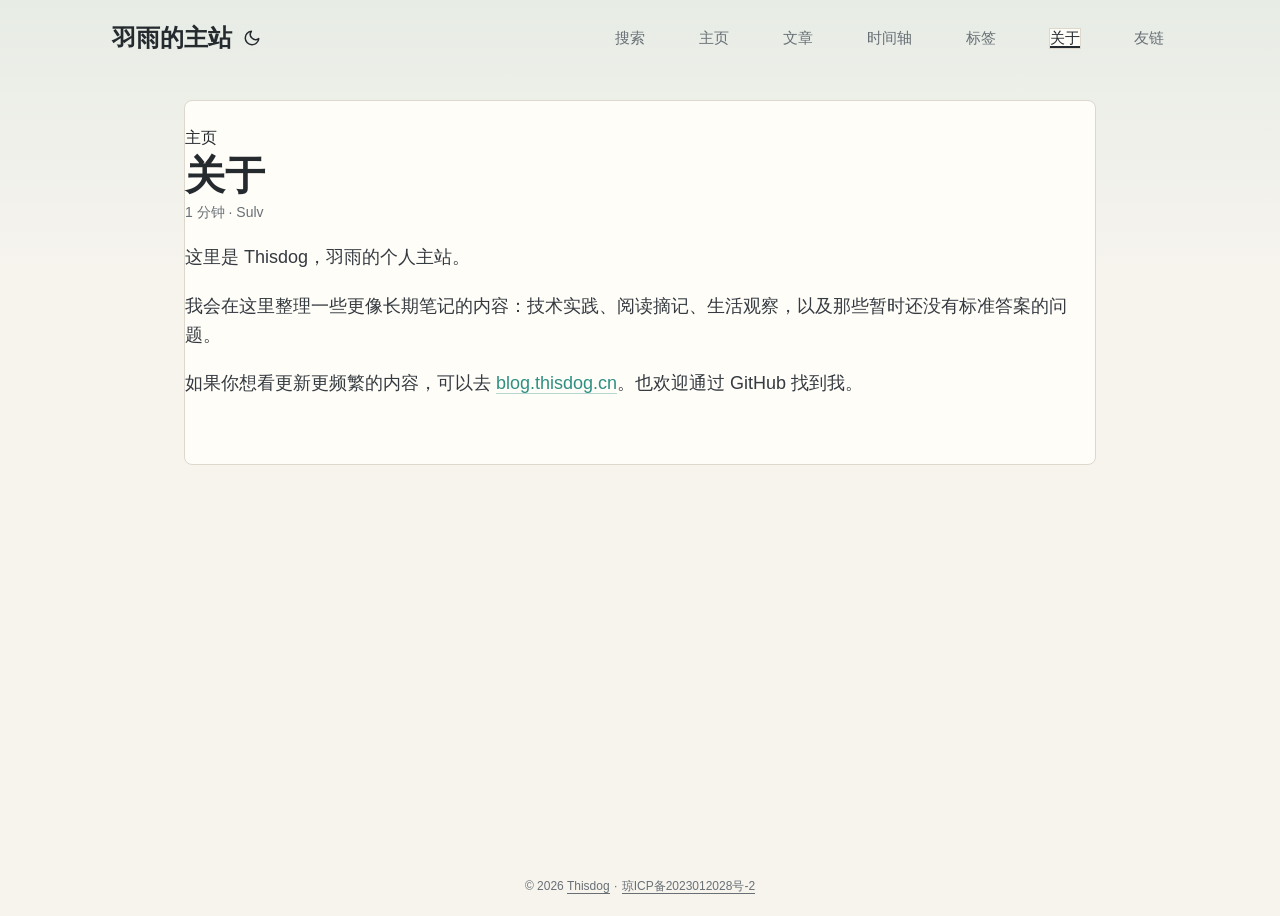
==== commit 3b7d6f3d: "Add change summary" ====
--- a/about/index.html
+++ b/about/index.html
@@ -1,5 +1,5 @@
-<!doctype html><html lang=zh dir=auto><head><meta charset=utf-8><meta http-equiv=X-UA-Compatible content="IE=edge"><meta name=viewport content="width=device-width,initial-scale=1,shrink-to-fit=no"><meta name=robots content="index, follow"><title>关于 | Thisdog</title><meta name=keywords content><meta name=description content="关于 Thisdog"><meta name=author content="Sulv"><link rel=canonical href=https://thisdog.cn/about/><link crossorigin=anonymous href=/assets/css/stylesheet.6ad59631f6c2768a4592d27068d54364d637cac5c853d949b7849073cb1aa97d.css integrity="sha256-atWWMfbCdopFktJwaNVDZNY3ysXIU9lJt4SQc8saqX0=" rel="preload stylesheet" as=style><link rel=icon href=https://thisdog.cn/img/Q.gif><link rel=icon type=image/png sizes=16x16 href=https://thisdog.cn/img/Q.gif><link rel=icon type=image/png sizes=32x32 href=https://thisdog.cn/img/Q.gif><link rel=apple-touch-icon href=https://thisdog.cn/img/Q.gif><link rel=mask-icon href=https://thisdog.cn/img/Q.gif><meta name=theme-color content="#2e2e33"><meta name=msapplication-TileColor content="#2e2e33"><link rel=alternate hreflang=zh href=https://thisdog.cn/about/><noscript><style>#theme-toggle,.top-link{display:none}</style><style>@media(prefers-color-scheme:dark){:root{--theme:rgb(29, 30, 32);--entry:rgb(46, 46, 51);--primary:rgb(218, 218, 219);--secondary:rgb(155, 156, 157);--tertiary:rgb(65, 66, 68);--content:rgb(196, 196, 197);--code-block-bg:rgb(46, 46, 51);--code-bg:rgb(55, 56, 62);--border:rgb(51, 51, 51)}.list{background:var(--theme)}.list:not(.dark)::-webkit-scrollbar-track{background:0 0}.list:not(.dark)::-webkit-scrollbar-thumb{border-color:var(--theme)}}</style></noscript><meta property="og:title" content="关于"><meta property="og:description" content="关于 Thisdog"><meta property="og:type" content="article"><meta property="og:url" content="https://thisdog.cn/about/"><meta property="article:section" content><meta name=twitter:card content="summary"><meta name=twitter:title content="关于"><meta name=twitter:description content="关于 Thisdog"><script type=application/ld+json>{"@context":"https://schema.org","@type":"BreadcrumbList","itemListElement":[{"@type":"ListItem","position":1,"name":"关于","item":"https://thisdog.cn/about/"}]}</script><script type=application/ld+json>{"@context":"https://schema.org","@type":"BlogPosting","headline":"关于","name":"关于","description":"关于 Thisdog","keywords":[],"articleBody":"这里是 Thisdog，羽雨的个人主站。\n","wordCount":"19","inLanguage":"zh","datePublished":"0001-01-01T00:00:00Z","dateModified":"0001-01-01T00:00:00Z","author":{"@type":"Person","name":"Sulv"},"mainEntityOfPage":{"@type":"WebPage","@id":"https://thisdog.cn/about/"},"publisher":{"@type":"Organization","name":"Thisdog","logo":{"@type":"ImageObject","url":"https://thisdog.cn/img/Q.gif"}}}</script></head><body id=top><script>localStorage.getItem("pref-theme")==="dark"?document.body.classList.add("dark"):localStorage.getItem("pref-theme")==="light"?document.body.classList.remove("dark"):window.matchMedia("(prefers-color-scheme: dark)").matches&&document.body.classList.add("dark")</script><header class=header><nav class=nav><div class=logo><a href=https://thisdog.cn/ accesskey=h title="羽雨的主站 (Alt + H)"><img src=https://thisdog.cn/img/Q.gif alt aria-label=logo height=35>羽雨的主站</a><div class=logo-switches><button id=theme-toggle accesskey=t title="(Alt + T)">
+<!doctype html><html lang=zh dir=auto><head><meta charset=utf-8><meta http-equiv=X-UA-Compatible content="IE=edge"><meta name=viewport content="width=device-width,initial-scale=1,shrink-to-fit=no"><meta name=robots content="index, follow"><title>关于 | Thisdog</title><meta name=keywords content><meta name=description content="关于 Thisdog"><meta name=author content="Sulv"><link rel=canonical href=https://thisdog.cn/about/><link crossorigin=anonymous href=/assets/css/stylesheet.76aaeb80055bad4cc40a2aa57deba0df7947c836164f512dce8bdb694a88371b.css integrity="sha256-dqrrgAVbrUzECiqlfeug33lHyDYWT1EtzovbaUqINxs=" rel="preload stylesheet" as=style><link rel=icon href=https://thisdog.cn/img/Q.gif><link rel=icon type=image/png sizes=16x16 href=https://thisdog.cn/img/Q.gif><link rel=icon type=image/png sizes=32x32 href=https://thisdog.cn/img/Q.gif><link rel=apple-touch-icon href=https://thisdog.cn/img/Q.gif><link rel=mask-icon href=https://thisdog.cn/img/Q.gif><meta name=theme-color content="#f7f4ee"><meta name=msapplication-TileColor content="#f7f4ee"><link rel=alternate hreflang=zh href=https://thisdog.cn/about/><noscript><style>#theme-toggle,.top-link{display:none}</style><style>@media(prefers-color-scheme:dark){:root{--theme:rgb(29, 30, 32);--entry:rgb(46, 46, 51);--primary:rgb(218, 218, 219);--secondary:rgb(155, 156, 157);--tertiary:rgb(65, 66, 68);--content:rgb(196, 196, 197);--code-block-bg:rgb(46, 46, 51);--code-bg:rgb(55, 56, 62);--border:rgb(51, 51, 51)}.list{background:var(--theme)}.list:not(.dark)::-webkit-scrollbar-track{background:0 0}.list:not(.dark)::-webkit-scrollbar-thumb{border-color:var(--theme)}}</style></noscript><meta property="og:title" content="关于"><meta property="og:description" content="关于 Thisdog"><meta property="og:type" content="article"><meta property="og:url" content="https://thisdog.cn/about/"><meta property="article:section" content><meta name=twitter:card content="summary"><meta name=twitter:title content="关于"><meta name=twitter:description content="关于 Thisdog"><script type=application/ld+json>{"@context":"https://schema.org","@type":"BreadcrumbList","itemListElement":[{"@type":"ListItem","position":1,"name":"关于","item":"https://thisdog.cn/about/"}]}</script><script type=application/ld+json>{"@context":"https://schema.org","@type":"BlogPosting","headline":"关于","name":"关于","description":"关于 Thisdog","keywords":[],"articleBody":"这里是 Thisdog，羽雨的个人主站。\n我会在这里整理一些更像长期笔记的内容：技术实践、阅读摘记、生活观察，以及那些暂时还没有标准答案的问题。\n如果你想看更新更频繁的内容，可以去 blog.thisdog.cn。也欢迎通过 GitHub 找到我。\n","wordCount":"113","inLanguage":"zh","datePublished":"0001-01-01T00:00:00Z","dateModified":"0001-01-01T00:00:00Z","author":{"@type":"Person","name":"Sulv"},"mainEntityOfPage":{"@type":"WebPage","@id":"https://thisdog.cn/about/"},"publisher":{"@type":"Organization","name":"Thisdog","logo":{"@type":"ImageObject","url":"https://thisdog.cn/img/Q.gif"}}}</script></head><body id=top><script>localStorage.getItem("pref-theme")==="dark"?document.body.classList.add("dark"):localStorage.getItem("pref-theme")==="light"?document.body.classList.remove("dark"):window.matchMedia("(prefers-color-scheme: dark)").matches&&document.body.classList.add("dark")</script><header class=header><nav class=nav><div class=logo><a href=https://thisdog.cn/ accesskey=h title="羽雨的主站 (Alt + H)"><img src=https://thisdog.cn/img/Q.gif alt aria-label=logo height=35>羽雨的主站</a><div class=logo-switches><button id=theme-toggle accesskey=t title="(Alt + T)">
 <svg id="moon" width="24" height="18" viewBox="0 0 24 24" fill="none" stroke="currentColor" stroke-width="2" stroke-linecap="round" stroke-linejoin="round"><path d="M21 12.79A9 9 0 1111.21 3 7 7 0 0021 12.79z"/></svg>
-<svg id="sun" width="24" height="18" viewBox="0 0 24 24" fill="none" stroke="currentColor" stroke-width="2" stroke-linecap="round" stroke-linejoin="round"><circle cx="12" cy="12" r="5"/><line x1="12" y1="1" x2="12" y2="3"/><line x1="12" y1="21" x2="12" y2="23"/><line x1="4.22" y1="4.22" x2="5.64" y2="5.64"/><line x1="18.36" y1="18.36" x2="19.78" y2="19.78"/><line x1="1" y1="12" x2="3" y2="12"/><line x1="21" y1="12" x2="23" y2="12"/><line x1="4.22" y1="19.78" x2="5.64" y2="18.36"/><line x1="18.36" y1="5.64" x2="19.78" y2="4.22"/></svg></button></div></div><ul id=menu></ul></nav></header><main class=main><article class=post-single><header class=post-header><div class=breadcrumbs><a href=https://thisdog.cn/>主页</a></div><h1 class="post-title entry-hint-parent">关于</h1><div class=post-meta>1 分钟&nbsp;·&nbsp;Sulv</div></header><div class=post-content><p>这里是 Thisdog，羽雨的个人主站。</p></div><footer class=post-footer><ul class=post-tags></ul><ul class=share-buttons><li><a target=_blank rel="noopener noreferrer" aria-label="share 关于 on x" href="https://x.com/intent/tweet/?text=%e5%85%b3%e4%ba%8e&amp;url=https%3a%2f%2fthisdog.cn%2fabout%2f&amp;hashtags="><svg viewBox="0 0 512 512" height="30" width="30" fill="currentColor"><path d="M512 62.554V449.446C512 483.97 483.97 512 449.446 512H62.554C28.03 512 0 483.97.0 449.446V62.554C0 28.03 28.029.0 62.554.0H449.446C483.971.0 512 28.03 512 62.554zM269.951 190.75 182.567 75.216H56L207.216 272.95 63.9 436.783h61.366L235.9 310.383l96.667 126.4H456L298.367 228.367l134-153.151H371.033zM127.633 110h36.468l219.38 290.065H349.5z"/></svg></a></li><li><a target=_blank rel="noopener noreferrer" aria-label="share 关于 on linkedin" href="https://www.linkedin.com/shareArticle?mini=true&amp;url=https%3a%2f%2fthisdog.cn%2fabout%2f&amp;title=%e5%85%b3%e4%ba%8e&amp;summary=%e5%85%b3%e4%ba%8e&amp;source=https%3a%2f%2fthisdog.cn%2fabout%2f"><svg viewBox="0 0 512 512" height="30" width="30" fill="currentColor"><path d="M449.446.0C483.971.0 512 28.03 512 62.554v386.892C512 483.97 483.97 512 449.446 512H62.554c-34.524.0-62.554-28.03-62.554-62.554V62.554c0-34.524 28.029-62.554 62.554-62.554h386.892zM160.461 423.278V197.561h-75.04v225.717h75.04zm270.539.0V293.839c0-69.333-37.018-101.586-86.381-101.586-39.804.0-57.634 21.891-67.617 37.266v-31.958h-75.021c.995 21.181.0 225.717.0 225.717h75.02V297.222c0-6.748.486-13.492 2.474-18.315 5.414-13.475 17.767-27.434 38.494-27.434 27.135.0 38.007 20.707 38.007 51.037v120.768H431zM123.448 88.722C97.774 88.722 81 105.601 81 127.724c0 21.658 16.264 39.002 41.455 39.002h.484c26.165.0 42.452-17.344 42.452-39.002-.485-22.092-16.241-38.954-41.943-39.002z"/></svg></a></li><li><a target=_blank rel="noopener noreferrer" aria-label="share 关于 on reddit" href="https://reddit.com/submit?url=https%3a%2f%2fthisdog.cn%2fabout%2f&title=%e5%85%b3%e4%ba%8e"><svg viewBox="0 0 512 512" height="30" width="30" fill="currentColor"><path d="M449.446.0C483.971.0 512 28.03 512 62.554v386.892C512 483.97 483.97 512 449.446 512H62.554c-34.524.0-62.554-28.03-62.554-62.554V62.554c0-34.524 28.029-62.554 62.554-62.554h386.892zM446 265.638c0-22.964-18.616-41.58-41.58-41.58-11.211.0-21.361 4.457-28.841 11.666-28.424-20.508-67.586-33.757-111.204-35.278l18.941-89.121 61.884 13.157c.756 15.734 13.642 28.29 29.56 28.29 16.407.0 29.706-13.299 29.706-29.701.0-16.403-13.299-29.702-29.706-29.702-11.666.0-21.657 6.792-26.515 16.578l-69.105-14.69c-1.922-.418-3.939-.042-5.585 1.036-1.658 1.073-2.811 2.761-3.224 4.686l-21.152 99.438c-44.258 1.228-84.046 14.494-112.837 35.232-7.468-7.164-17.589-11.591-28.757-11.591-22.965.0-41.585 18.616-41.585 41.58.0 16.896 10.095 31.41 24.568 37.918-.639 4.135-.99 8.328-.99 12.576.0 63.977 74.469 115.836 166.33 115.836s166.334-51.859 166.334-115.836c0-4.218-.347-8.387-.977-12.493 14.564-6.47 24.735-21.034 24.735-38.001zM326.526 373.831c-20.27 20.241-59.115 21.816-70.534 21.816-11.428.0-50.277-1.575-70.522-21.82-3.007-3.008-3.007-7.882.0-10.889 3.003-2.999 7.882-3.003 10.885.0 12.777 12.781 40.11 17.317 59.637 17.317 19.522.0 46.86-4.536 59.657-17.321 3.016-2.999 7.886-2.995 10.885.008 3.008 3.011 3.003 7.882-.008 10.889zm-5.23-48.781c-16.373.0-29.701-13.324-29.701-29.698.0-16.381 13.328-29.714 29.701-29.714 16.378.0 29.706 13.333 29.706 29.714.0 16.374-13.328 29.698-29.706 29.698zM160.91 295.348c0-16.381 13.328-29.71 29.714-29.71 16.369.0 29.689 13.329 29.689 29.71.0 16.373-13.32 29.693-29.689 29.693-16.386.0-29.714-13.32-29.714-29.693z"/></svg></a></li><li><a target=_blank rel="noopener noreferrer" aria-label="share 关于 on facebook" href="https://facebook.com/sharer/sharer.php?u=https%3a%2f%2fthisdog.cn%2fabout%2f"><svg viewBox="0 0 512 512" height="30" width="30" fill="currentColor"><path d="M449.446.0C483.971.0 512 28.03 512 62.554v386.892C512 483.97 483.97 512 449.446 512H342.978V319.085h66.6l12.672-82.621h-79.272v-53.617c0-22.603 11.073-44.636 46.58-44.636H425.6v-70.34s-32.71-5.582-63.982-5.582c-65.288.0-107.96 39.569-107.96 111.204v62.971h-72.573v82.621h72.573V512h-191.104c-34.524.0-62.554-28.03-62.554-62.554V62.554c0-34.524 28.029-62.554 62.554-62.554h386.892z"/></svg></a></li><li><a target=_blank rel="noopener noreferrer" aria-label="share 关于 on whatsapp" href="https://api.whatsapp.com/send?text=%e5%85%b3%e4%ba%8e%20-%20https%3a%2f%2fthisdog.cn%2fabout%2f"><svg viewBox="0 0 512 512" height="30" width="30" fill="currentColor"><path d="M449.446.0C483.971.0 512 28.03 512 62.554v386.892C512 483.97 483.97 512 449.446 512H62.554c-34.524.0-62.554-28.03-62.554-62.554V62.554c0-34.524 28.029-62.554 62.554-62.554h386.892zm-58.673 127.703c-33.842-33.881-78.847-52.548-126.798-52.568-98.799.0-179.21 80.405-179.249 179.234-.013 31.593 8.241 62.428 23.927 89.612l-25.429 92.884 95.021-24.925c26.181 14.28 55.659 21.807 85.658 21.816h.074c98.789.0 179.206-80.413 179.247-179.243.018-47.895-18.61-92.93-52.451-126.81zM263.976 403.485h-.06c-26.734-.01-52.954-7.193-75.828-20.767l-5.441-3.229-56.386 14.792 15.05-54.977-3.542-5.637c-14.913-23.72-22.791-51.136-22.779-79.287.033-82.142 66.867-148.971 149.046-148.971 39.793.014 77.199 15.531 105.329 43.692 28.128 28.16 43.609 65.592 43.594 105.4-.034 82.149-66.866 148.983-148.983 148.984zm81.721-111.581c-4.479-2.242-26.499-13.075-30.604-14.571-4.105-1.495-7.091-2.241-10.077 2.241-2.986 4.483-11.569 14.572-14.182 17.562-2.612 2.988-5.225 3.364-9.703 1.12-4.479-2.241-18.91-6.97-36.017-22.23C231.8 264.15 222.81 249.484 220.198 245s-.279-6.908 1.963-9.14c2.016-2.007 4.48-5.232 6.719-7.847 2.24-2.615 2.986-4.484 4.479-7.472 1.493-2.99.747-5.604-.374-7.846-1.119-2.241-10.077-24.288-13.809-33.256-3.635-8.733-7.327-7.55-10.077-7.688-2.609-.13-5.598-.158-8.583-.158-2.986.0-7.839 1.121-11.944 5.604-4.105 4.484-15.675 15.32-15.675 37.364.0 22.046 16.048 43.342 18.287 46.332 2.24 2.99 31.582 48.227 76.511 67.627 10.685 4.615 19.028 7.371 25.533 9.434 10.728 3.41 20.492 2.929 28.209 1.775 8.605-1.285 26.499-10.833 30.231-21.295 3.732-10.464 3.732-19.431 2.612-21.298-1.119-1.869-4.105-2.99-8.583-5.232z"/></svg></a></li><li><a target=_blank rel="noopener noreferrer" aria-label="share 关于 on telegram" href="https://telegram.me/share/url?text=%e5%85%b3%e4%ba%8e&amp;url=https%3a%2f%2fthisdog.cn%2fabout%2f"><svg viewBox="2 2 28 28" height="30" width="30" fill="currentColor"><path d="M26.49 29.86H5.5a3.37 3.37.0 01-2.47-1 3.35 3.35.0 01-1-2.47V5.48A3.36 3.36.0 013 3 3.37 3.37.0 015.5 2h21A3.38 3.38.0 0129 3a3.36 3.36.0 011 2.46V26.37a3.35 3.35.0 01-1 2.47 3.38 3.38.0 01-2.51 1.02zm-5.38-6.71a.79.79.0 00.85-.66L24.73 9.24a.55.55.0 00-.18-.46.62.62.0 00-.41-.17q-.08.0-16.53 6.11a.59.59.0 00-.41.59.57.57.0 00.43.52l4 1.24 1.61 4.83a.62.62.0 00.63.43.56.56.0 00.4-.17L16.54 20l4.09 3A.9.9.0 0021.11 23.15zM13.8 20.71l-1.21-4q8.72-5.55 8.78-5.55c.15.0.23.0.23.16a.18.18.0 010 .06s-2.51 2.3-7.52 6.8z"/></svg></a></li><li><a target=_blank rel="noopener noreferrer" aria-label="share 关于 on ycombinator" href="https://news.ycombinator.com/submitlink?t=%e5%85%b3%e4%ba%8e&u=https%3a%2f%2fthisdog.cn%2fabout%2f"><svg width="30" height="30" viewBox="0 0 512 512" fill="currentColor"><path d="M449.446.0C483.971.0 512 28.03 512 62.554V449.446C512 483.97 483.97 512 449.446 512H62.554C28.03 512 0 483.97.0 449.446V62.554C0 28.03 28.029.0 62.554.0H449.446zM183.8767 87.9921h-62.034L230.6673 292.4508V424.0079h50.6655V292.4508L390.1575 87.9921H328.1233L256 238.2489z"/></svg></a></li></ul></footer></article></main><footer class=footer><span>&copy; 2026 <a href=https://thisdog.cn/>Thisdog</a></span> ·
+<svg id="sun" width="24" height="18" viewBox="0 0 24 24" fill="none" stroke="currentColor" stroke-width="2" stroke-linecap="round" stroke-linejoin="round"><circle cx="12" cy="12" r="5"/><line x1="12" y1="1" x2="12" y2="3"/><line x1="12" y1="21" x2="12" y2="23"/><line x1="4.22" y1="4.22" x2="5.64" y2="5.64"/><line x1="18.36" y1="18.36" x2="19.78" y2="19.78"/><line x1="1" y1="12" x2="3" y2="12"/><line x1="21" y1="12" x2="23" y2="12"/><line x1="4.22" y1="19.78" x2="5.64" y2="18.36"/><line x1="18.36" y1="5.64" x2="19.78" y2="4.22"/></svg></button></div></div><ul id=menu><li><a href=https://thisdog.cn/search title="搜索 (Alt + /)" accesskey=/><span>搜索</span></a></li><li><a href=https://thisdog.cn/ title=主页><span>主页</span></a></li><li><a href=https://thisdog.cn/posts title=文章><span>文章</span></a></li><li><a href=https://thisdog.cn/archives/ title=时间轴><span>时间轴</span></a></li><li><a href=https://thisdog.cn/tags title=标签><span>标签</span></a></li><li><a href=https://thisdog.cn/about title=关于><span class=active>关于</span></a></li><li><a href=https://thisdog.cn/links title=友链><span>友链</span></a></li></ul></nav></header><main class=main><article class=post-single><header class=post-header><div class=breadcrumbs><a href=https://thisdog.cn/>主页</a></div><h1 class="post-title entry-hint-parent">关于</h1><div class=post-meta>1 分钟&nbsp;·&nbsp;Sulv</div></header><div class=post-content><p>这里是 Thisdog，羽雨的个人主站。</p><p>我会在这里整理一些更像长期笔记的内容：技术实践、阅读摘记、生活观察，以及那些暂时还没有标准答案的问题。</p><p>如果你想看更新更频繁的内容，可以去 <a href=https://blog.thisdog.cn>blog.thisdog.cn</a>。也欢迎通过 GitHub 找到我。</p></div><footer class=post-footer><ul class=post-tags></ul></footer></article></main><footer class=footer><span>&copy; 2026 <a href=https://thisdog.cn/>Thisdog</a></span> ·
 <span><a href=https://beian.miit.gov.cn/ rel="noopener noreferrer" target=_blank>琼ICP备2023012028号-2</a></span></footer><a href=#top aria-label="go to top" title="Go to Top (Alt + G)" class=top-link id=top-link accesskey=g><svg viewBox="0 0 12 6" fill="currentColor"><path d="M12 6H0l6-6z"/></svg>
 </a><script>let menu=document.getElementById("menu");menu&&(menu.scrollLeft=localStorage.getItem("menu-scroll-position"),menu.onscroll=function(){localStorage.setItem("menu-scroll-position",menu.scrollLeft)}),document.querySelectorAll('a[href^="#"]').forEach(e=>{e.addEventListener("click",function(e){e.preventDefault();var t=this.getAttribute("href").substr(1);window.matchMedia("(prefers-reduced-motion: reduce)").matches?document.querySelector(`[id='${decodeURIComponent(t)}']`).scrollIntoView():document.querySelector(`[id='${decodeURIComponent(t)}']`).scrollIntoView({behavior:"smooth"}),t==="top"?history.replaceState(null,null," "):history.pushState(null,null,`#${t}`)})})</script><script>var mybutton=document.getElementById("top-link");window.onscroll=function(){document.body.scrollTop>800||document.documentElement.scrollTop>800?(mybutton.style.visibility="visible",mybutton.style.opacity="1"):(mybutton.style.visibility="hidden",mybutton.style.opacity="0")}</script><script>document.getElementById("theme-toggle").addEventListener("click",()=>{document.body.className.includes("dark")?(document.body.classList.remove("dark"),localStorage.setItem("pref-theme","light")):(document.body.classList.add("dark"),localStorage.setItem("pref-theme","dark"))})</script><script>document.querySelectorAll("pre > code").forEach(e=>{const n=e.parentNode.parentNode,t=document.createElement("button");t.classList.add("copy-code"),t.innerHTML="复制";function s(){t.innerHTML="已复制！",setTimeout(()=>{t.innerHTML="复制"},2e3)}t.addEventListener("click",t=>{if("clipboard"in navigator){navigator.clipboard.writeText(e.textContent),s();return}const n=document.createRange();n.selectNodeContents(e);const o=window.getSelection();o.removeAllRanges(),o.addRange(n);try{document.execCommand("copy"),s()}catch{}o.removeRange(n)}),n.classList.contains("highlight")?n.appendChild(t):n.parentNode.firstChild==n||(e.parentNode.parentNode.parentNode.parentNode.parentNode.nodeName=="TABLE"?e.parentNode.parentNode.parentNode.parentNode.parentNode.appendChild(t):e.parentNode.appendChild(t))})</script></body></html>
